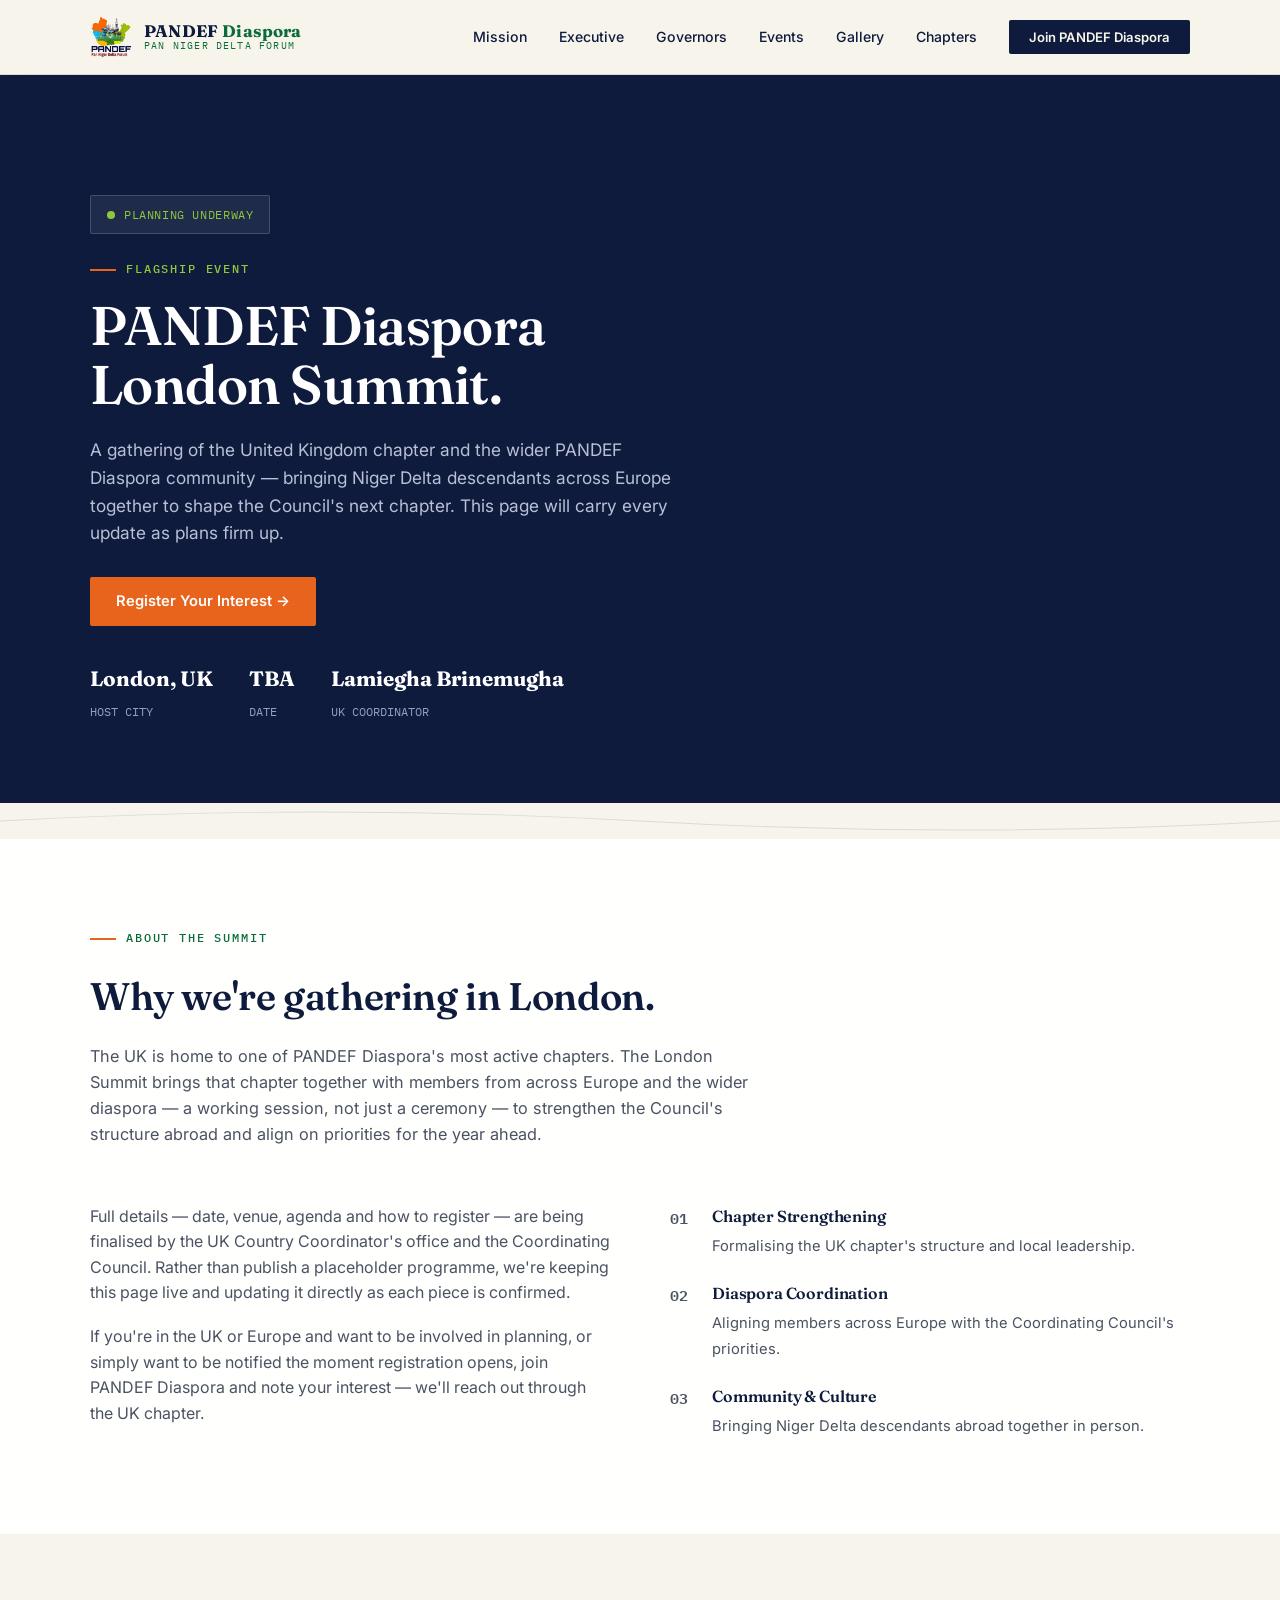
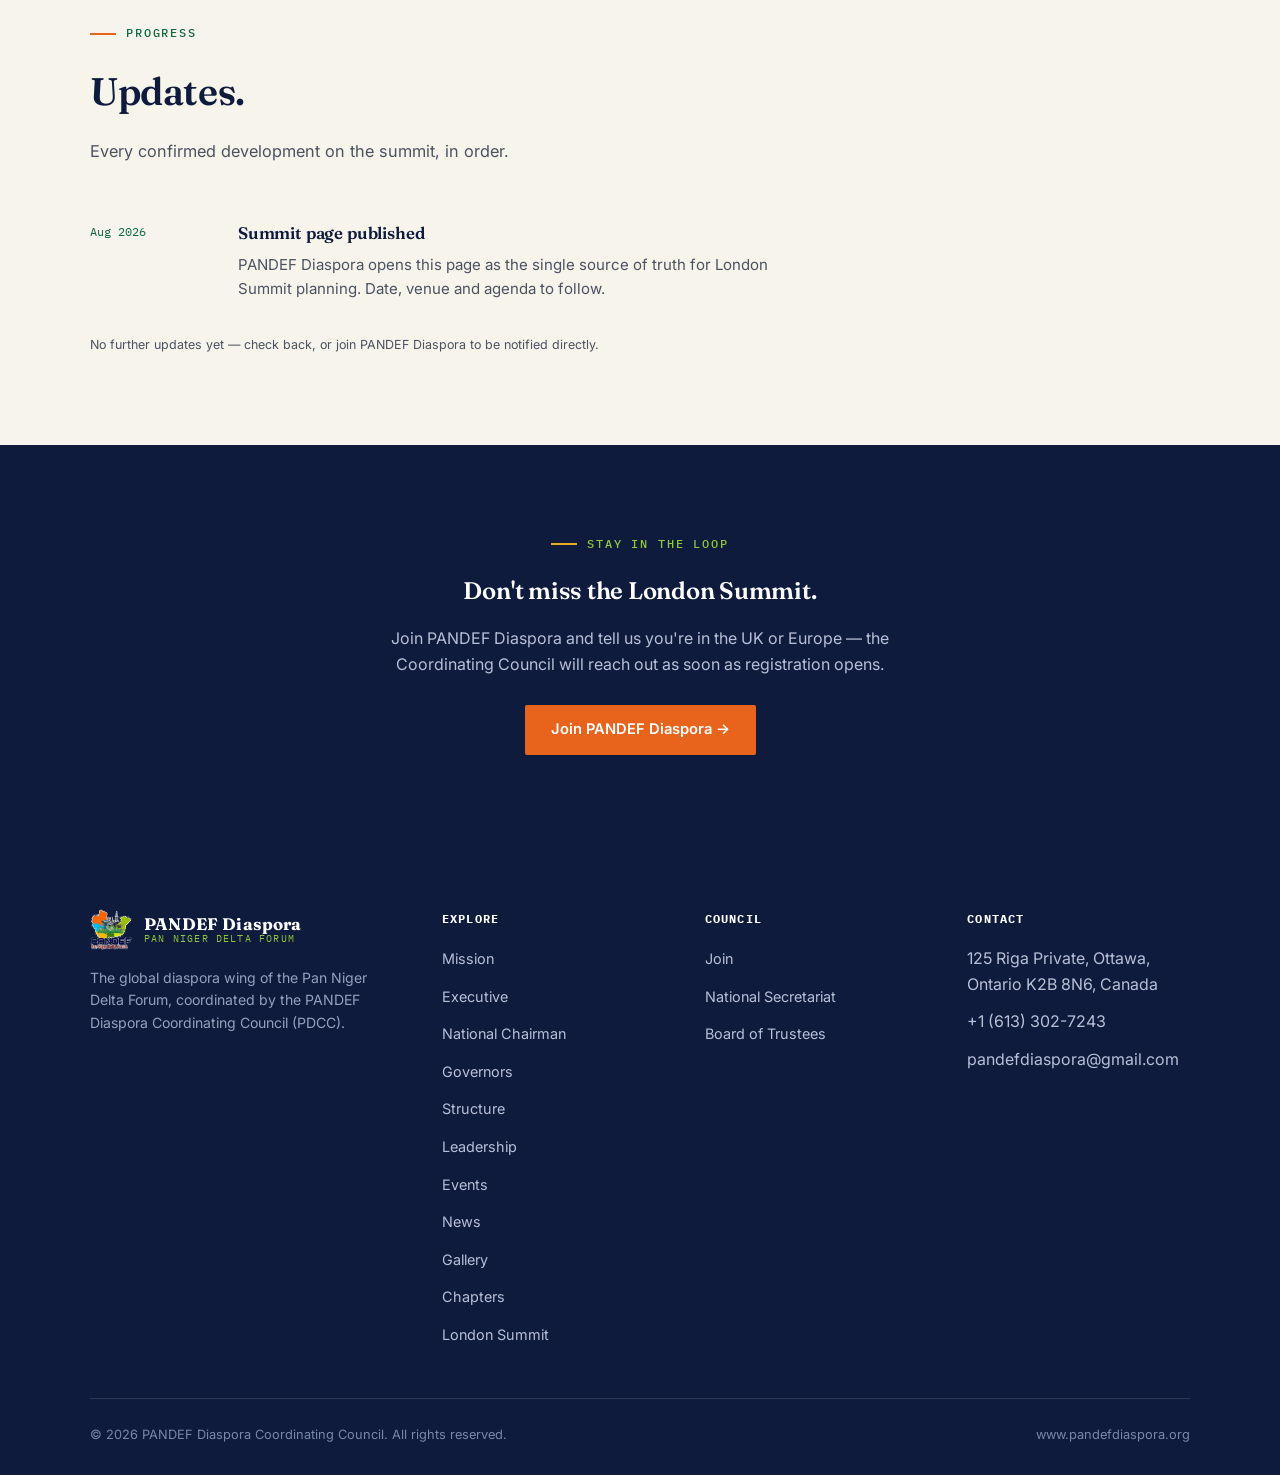
==== london-summit.html @ 4550c9d5 "Rework Join flow, reorder leadership sections, add State Governors section - Reorder homepage: Execu" ====
<!DOCTYPE html>
<html lang="en">
<head>
<meta charset="UTF-8">
<meta name="viewport" content="width=device-width, initial-scale=1.0">
<title>PANDEF Diaspora London Summit — PANDEF Diaspora</title>
<link rel="icon" type="image/png" sizes="32x32" href="assets/favicon-32.png">
<link rel="apple-touch-icon" sizes="180x180" href="assets/favicon-180.png">
<link rel="preconnect" href="https://fonts.googleapis.com">
<link rel="preconnect" href="https://fonts.gstatic.com" crossorigin>
<link href="https://fonts.googleapis.com/css2?family=Fraunces:opsz,wght@9..144,400;9..144,500;9..144,600;9..144,700&family=Inter:wght@400;500;600;700;800&family=IBM+Plex+Mono:wght@400;500&display=swap" rel="stylesheet">
<link rel="stylesheet" href="assets/style.css">
</head>
<body>
<header>
<div class="navrow">
<div class="brand">
<img class="brand-mark" src="assets/pandef-logo.png" alt="PANDEF Diaspora logo">
<div class="brand-text">
<div class="pandef">PANDEF <span style="color:var(--forest)">Diaspora</span></div>
<div class="diaspora">Pan Niger Delta Forum</div>
</div>
</div>
<nav>
<ul>
<li><a href="index.html#mission">Mission</a></li>
<li><a href="index.html#executive">Executive</a></li>
<li><a href="index.html#governors">Governors</a></li>
<li><a href="index.html#events">Events</a></li>
<li><a href="index.html#gallery">Gallery</a></li>
<li><a href="index.html#chapters">Chapters</a></li>
<li><a href="index.html#involve" class="nav-cta">Join PANDEF Diaspora</a></li>
</ul>
</nav>
</div>
</header>

<section class="summit-hero">
<div class="wrap">
<div class="summit-status">Planning Underway</div>
<div class="eyebrow" style="color:var(--lime);">Flagship Event</div>
<h1>PANDEF Diaspora<br>London Summit.</h1>
<p class="lead">A gathering of the United Kingdom chapter and the wider PANDEF Diaspora community — bringing Niger Delta descendants across Europe together to shape the Council's next chapter. This page will carry every update as plans firm up.</p>
<a href="index.html#involve" class="btn btn-primary">Register Your Interest →</a>
<div class="summit-meta">
<div><strong>London, UK</strong><span>HOST CITY</span></div>
<div><strong>TBA</strong><span>DATE</span></div>
<div><strong>Lamiegha Brinemugha</strong><span>UK COORDINATOR</span></div>
</div>
</div>
</section>

<svg class="river" viewBox="0 0 1200 40" preserveAspectRatio="none"><path d="M0 20 Q 300 0 600 20 T 1200 20" fill="none" stroke="var(--line)" stroke-width="1"/></svg>

<section class="band-paper" id="about">
<div class="wrap">
<div class="section-head reveal">
<div class="eyebrow">About The Summit</div>
<h2>Why we're gathering in London.</h2>
<p>The UK is home to one of PANDEF Diaspora's most active chapters. The London Summit brings that chapter together with members from across Europe and the wider diaspora — a working session, not just a ceremony — to strengthen the Council's structure abroad and align on priorities for the year ahead.</p>
</div>
<div class="about-grid">
<div class="reveal">
<p>Full details — date, venue, agenda and how to register — are being finalised by the UK Country Coordinator's office and the Coordinating Council. Rather than publish a placeholder programme, we're keeping this page live and updating it directly as each piece is confirmed.</p>
<p>If you're in the UK or Europe and want to be involved in planning, or simply want to be notified the moment registration opens, join PANDEF Diaspora and note your interest — we'll reach out through the UK chapter.</p>
</div>
<ul class="pillar-list reveal">
<li><span class="pillar-num">01</span><div><h4>Chapter Strengthening</h4><span>Formalising the UK chapter's structure and local leadership.</span></div></li>
<li><span class="pillar-num">02</span><div><h4>Diaspora Coordination</h4><span>Aligning members across Europe with the Coordinating Council's priorities.</span></div></li>
<li><span class="pillar-num">03</span><div><h4>Community &amp; Culture</h4><span>Bringing Niger Delta descendants abroad together in person.</span></div></li>
</ul>
</div>
</div>
</section>

<section class="band-cream" id="updates">
<div class="wrap">
<div class="section-head reveal">
<div class="eyebrow">Progress</div>
<h2>Updates.</h2>
<p>Every confirmed development on the summit, in order.</p>
</div>
<ol class="timeline reveal">
<li>
<span class="timeline-date">Aug 2026</span>
<div><h4>Summit page published</h4><p>PANDEF Diaspora opens this page as the single source of truth for London Summit planning. Date, venue and agenda to follow.</p></div>
</li>
</ol>
<p class="form-note" style="margin-top:8px;">No further updates yet — check back, or join PANDEF Diaspora to be notified directly.</p>
</div>
</section>

<section class="band-navy" id="involve-summit">
<div class="wrap" style="text-align:center; max-width:640px; margin:0 auto;">
<div class="eyebrow" style="justify-content:center;">Stay In The Loop</div>
<h2 style="color:#fff;">Don't miss the London Summit.</h2>
<p style="color:#B9C0D6; margin-top:16px;">Join PANDEF Diaspora and tell us you're in the UK or Europe — the Coordinating Council will reach out as soon as registration opens.</p>
<a href="index.html#involve" class="btn btn-primary" style="margin-top:28px;">Join PANDEF Diaspora →</a>
</div>
</section>

<footer>
<div class="wrap">
<div class="footer-grid">
<div class="footer-brand">
<div class="brand" style="margin-bottom:4px;">
<img class="brand-mark" src="assets/pandef-logo.png" alt="PANDEF Diaspora logo">
<div class="brand-text">
<div class="pandef">PANDEF Diaspora</div>
<div class="diaspora" style="color:var(--lime)">Pan Niger Delta Forum</div>
</div>
</div>
<p>The global diaspora wing of the Pan Niger Delta Forum, coordinated by the PANDEF Diaspora Coordinating Council (PDCC).</p>
</div>
<div>
<h5>Explore</h5>
<ul>
<li><a href="index.html#mission">Mission</a></li>
<li><a href="index.html#executive">Executive</a></li>
<li><a href="index.html#chairman">National Chairman</a></li>
<li><a href="index.html#governors">Governors</a></li>
<li><a href="index.html#structure">Structure</a></li>
<li><a href="index.html#leadership">Leadership</a></li>
<li><a href="index.html#events">Events</a></li>
<li><a href="index.html#news">News</a></li>
<li><a href="index.html#gallery">Gallery</a></li>
<li><a href="index.html#chapters">Chapters</a></li>
<li><a href="london-summit.html">London Summit</a></li>
</ul>
</div>
<div>
<h5>Council</h5>
<ul>
<li><a href="index.html#involve">Join</a></li>
<li><a href="index.html#structure">National Secretariat</a></li>
<li><a href="index.html#structure">Board of Trustees</a></li>
</ul>
</div>
<div>
<h5>Contact</h5>
<ul>
<li>125 Riga Private, Ottawa, Ontario K2B 8N6, Canada</li>
<li>+1 (613) 302-7243</li>
<li>pandefdiaspora@gmail.com</li>
</ul>
</div>
</div>
<div class="footer-bottom">
<span>© 2026 PANDEF Diaspora Coordinating Council. All rights reserved.</span>
<span>www.pandefdiaspora.org</span>
</div>
</div>
</footer>

<script>
const revealEls = document.querySelectorAll('.reveal');
const io = new IntersectionObserver((entries)=>{
entries.forEach(e=>{ if(e.isIntersecting){ e.target.classList.add('in'); io.unobserve(e.target); } });
}, { threshold: 0.15 });
revealEls.forEach(el=>io.observe(el));
</script>
</body>
</html>
---- assets/style.css ----
:root{
--navy:#0E1B3D;
--forest:#0B6B3A;
--orange:#E8641D;
--blue:#1E9DBE;
--lime:#8FC93A;
--gold:#F0A81E;
--cream:#F7F4EC;
--paper:#FFFFFE;
--ink:#161B22;
--ink-soft:#4B5262;
--line: rgba(14,27,61,0.12);
--radius: 2px;
}
*{box-sizing:border-box; margin:0; padding:0;}
html{scroll-behavior:smooth;}
body{
background:var(--cream);
color:var(--ink);
font-family:'Inter', sans-serif;
line-height:1.6;
overflow-x:hidden;
}
::selection{ background:var(--gold); color:var(--navy); }
h1,h2,h3,h4{
font-family:'Fraunces', serif;
color:var(--navy);
font-weight:600;
letter-spacing:-0.01em;
}
.eyebrow{
font-family:'IBM Plex Mono', monospace;
font-size:0.72rem;
letter-spacing:0.16em;
text-transform:uppercase;
color:var(--forest);
display:flex;
align-items:center;
gap:10px;
margin-bottom:18px;
font-weight:500;
}
.eyebrow::before{
content:'';
width:26px; height:2px;
background:var(--orange);
display:inline-block;
}
.wrap{ max-width:1180px; margin:0 auto; padding:0 40px; }
a{ color:inherit; text-decoration:none; }
/* ---------- HEADER ---------- */
header{
position:sticky; top:0; z-index:100;
background:rgba(247,244,236,0.92);
backdrop-filter:blur(10px);
border-bottom:1px solid var(--line);
}
.navrow{
display:flex; align-items:center; justify-content:space-between;
padding:16px 40px;
max-width:1180px; margin:0 auto;
}
.brand{ display:flex; align-items:center; gap:12px; }
.brand-mark{
width:42px; height:42px; object-fit:contain; display:block; flex-shrink:0;
}
.brand-text{ line-height:1.1; }
.brand-text .pandef{
font-family:'Fraunces', serif; font-weight:700; font-size:1.05rem; color:var(--navy); letter-spacing:0.01em;
}
.brand-text .diaspora{
font-family:'IBM Plex Mono', monospace; font-size:0.62rem; letter-spacing:0.12em; color:var(--forest); text-transform:uppercase;
}
nav ul{ list-style:none; display:flex; gap:32px; }
nav a{ font-size:0.88rem; color:var(--navy); font-weight:500; position:relative; padding:4px 0;}
nav a::after{
content:''; position:absolute; left:0; bottom:0; width:0; height:1.5px; background:var(--orange);
transition:width .25s ease;
}
nav a:hover::after{ width:100%; }
.nav-cta{
background:var(--navy); color:var(--cream) !important; padding:9px 20px; border-radius:var(--radius);
font-size:0.82rem; font-weight:600;
}
.nav-cta::after{ display:none; }
.menu-btn{ display:none; background:none; border:none; cursor:pointer; }
@media (max-width: 880px){
nav ul{ display:none; }
.menu-btn{ display:block; }
}
/* ---------- HERO ---------- */
.hero{
position:relative;
padding:100px 0 80px;
overflow:hidden;
}
.hero-grid{
display:grid; grid-template-columns:1.05fr 0.95fr; gap:60px; align-items:center;
}
.hero h1{
font-size:clamp(2.4rem, 4.6vw, 3.7rem);
line-height:1.05;
margin-bottom:24px;
}
.hero h1 em{ font-style:italic; color:var(--orange); }
.hero p.lead{
font-size:1.08rem; color:var(--ink-soft); max-width:520px; margin-bottom:34px;
}
.hero-ctas{ display:flex; gap:16px; flex-wrap:wrap; margin-bottom:40px;}
.btn{
padding:13px 26px; border-radius:var(--radius); font-weight:600; font-size:0.92rem;
display:inline-flex; align-items:center; gap:8px; transition:transform .2s ease, box-shadow .2s ease;
}
.btn-primary{ background:var(--orange); color:#fff; }
.btn-primary:hover{ transform:translateY(-2px); box-shadow:0 10px 20px rgba(232,100,29,0.28);}
.btn-outline{ border:1.5px solid var(--navy); color:var(--navy); }
.btn-outline:hover{ background:var(--navy); color:#fff; }
.hero-stats{ display:flex; gap:40px; }
.hero-stats div strong{
display:block; font-family:'Fraunces', serif; font-size:1.9rem; color:var(--navy);
}
.hero-stats div span{ font-size:0.78rem; color:var(--ink-soft); font-family:'IBM Plex Mono', monospace; letter-spacing:0.03em;}
/* mosaic signature */
.mosaic-wrap{ position:relative; }
.mosaic-caption{
position:absolute; bottom:-38px; left:0; right:0; text-align:center;
font-family:'IBM Plex Mono', monospace; font-size:0.7rem; color:var(--ink-soft); letter-spacing:0.08em;
}
.mosaic-piece{ cursor:pointer; transition: transform .35s ease, filter .35s ease; transform-origin:center; }
.mosaic-piece:hover{ transform:scale(1.045); filter:brightness(1.08); }
.mosaic-tooltip{
font-family:'IBM Plex Mono', monospace; font-size:11px; fill:var(--navy); opacity:0; transition:opacity .2s ease;
pointer-events:none;
}
.mosaic-piece:hover + .mosaic-tooltip,
.mosaic-group:hover .mosaic-tooltip{ opacity:1; }
/* ---------- SECTION DIVIDER (river line) ---------- */
.river{ width:100%; height:36px; display:block; }
section{ padding:90px 0; position:relative; }
.band-cream{ background:var(--cream); }
.band-paper{ background:var(--paper); }
.band-navy{ background:var(--navy); color:#EDEFF5; }
.band-navy h2{ color:#fff; }
.band-navy .eyebrow{ color:var(--lime); }
.band-navy .eyebrow::before{ background:var(--gold); }
.section-head{ max-width:680px; margin-bottom:56px; }
.section-head h2{ font-size:clamp(1.8rem, 3vw, 2.5rem); }
.section-head p{ color:var(--ink-soft); margin-top:16px; font-size:1.02rem; }
.band-navy .section-head p{ color:#B9C0D6; }
/* ---------- ABOUT ---------- */
.about-grid{ display:grid; grid-template-columns:1fr 1fr; gap:60px; align-items:start; }
.about-grid p{ color:var(--ink-soft); margin-bottom:18px; }
.pillar-list{ list-style:none; display:flex; flex-direction:column; gap:22px; }
.pillar-list li{ display:flex; gap:16px; align-items:flex-start; }
.pillar-num{
font-family:'IBM Plex Mono', monospace; font-size:0.78rem; color:var(--orange); font-weight:600; padding-top:3px; flex-shrink:0; width:26px;
}
.pillar-list h4{ font-size:1rem; margin-bottom:4px; }
.pillar-list span{ color:var(--ink-soft); font-size:0.92rem; }
/* ---------- LEADERSHIP ---------- */
.leadership-list{ list-style:none; display:flex; flex-direction:column; max-width:680px; }
.leadership-list li{
display:flex; gap:24px; align-items:flex-start; padding:24px 0; border-bottom:1px solid var(--line);
}
.leadership-list li:first-child{ padding-top:0; }
.leadership-list li:last-child{ border-bottom:none; }
.leadership-num{
font-family:'Fraunces', serif; font-size:1.6rem; font-weight:600; color:var(--orange); flex-shrink:0; width:44px;
}
.leadership-list h4{ font-size:1.05rem; margin-bottom:6px; }
.leadership-list span{ color:var(--ink-soft); font-size:0.94rem; }
/* ---------- GOVERNORS ---------- */
.governors-grid{ display:grid; grid-template-columns:repeat(3, 1fr); gap:36px 28px; }
.governor-card{ text-align:center; }
.governor-photo{
width:116px; height:116px; border-radius:50%; overflow:hidden; margin:0 auto 18px;
background:var(--line); box-shadow:0 0 0 1px var(--line);
}
.governor-photo img{ width:100%; height:100%; object-fit:cover; display:block; }
.governor-card h4{ font-size:1.05rem; margin-bottom:4px; }
.governor-card span{ font-size:0.82rem; color:var(--ink-soft); font-family:'IBM Plex Mono', monospace; }
@media (max-width: 780px){ .governors-grid{ grid-template-columns:repeat(2,1fr); } }
@media (max-width: 520px){ .governors-grid{ grid-template-columns:1fr; } }
/* ---------- CHAIRMAN ---------- */
.chairman-spotlight{ display:flex; gap:44px; align-items:center; }
.chairman-photo{
width:168px; height:168px; border-radius:50%; overflow:hidden; flex-shrink:0;
box-shadow:0 0 0 6px rgba(255,255,255,0.06);
}
.chairman-photo img{ width:100%; height:100%; object-fit:cover; display:block; }
.chairman-spotlight h3{ color:#fff; font-size:1.5rem; margin-bottom:4px; }
.chairman-spotlight p{ color:#B9C0D6; margin-top:0; max-width:560px; }
@media (max-width: 640px){ .chairman-spotlight{ flex-direction:column; text-align:center; } }
/* ---------- STRUCTURE ---------- */
.structure-grid{ display:grid; grid-template-columns:repeat(3, 1fr); gap:28px; }
.structure-card{
border:1px solid var(--line); padding:32px 28px; background:var(--cream); border-radius:var(--radius);
}
.structure-card .eyebrow{ margin-bottom:14px; }
.structure-card h3{ font-size:1.2rem; margin-bottom:10px; }
.structure-card p{ color:var(--ink-soft); font-size:0.94rem; }
@media (max-width: 880px){ .structure-grid{ grid-template-columns:1fr; } }
/* ---------- EVENTS ---------- */
.events-grid{ display:grid; grid-template-columns:1.4fr 1fr; gap:28px; }
.event-card{
border:1px solid var(--line); padding:36px 32px; border-radius:var(--radius); background:var(--paper);
}
.event-card--featured{ background:var(--navy); border-color:var(--navy); color:#fff; }
.event-card--featured h3{ color:#fff; }
.event-card--featured p{ color:#B9C0D6; }
.event-card h3{ font-size:1.3rem; margin-bottom:8px; }
.event-card p{ color:var(--ink-soft); font-size:0.94rem; margin-top:12px; }
.event-tag{
display:inline-block; font-family:'IBM Plex Mono', monospace; font-size:0.7rem; letter-spacing:0.08em;
text-transform:uppercase; background:var(--orange); color:#fff; padding:5px 12px; border-radius:var(--radius); margin-bottom:16px;
}
.event-tag--muted{ background:var(--line); color:var(--ink-soft); }
.event-meta{ display:block; font-family:'IBM Plex Mono', monospace; font-size:0.8rem; color:var(--ink-soft); margin-bottom:4px; }
.event-card--featured .event-meta{ color:var(--lime); }
@media (max-width: 780px){ .events-grid{ grid-template-columns:1fr; } }
/* ---------- NEWS ---------- */
.news-grid{ display:grid; grid-template-columns:repeat(3, 1fr); gap:28px; }
.news-card{ border:1px solid var(--line); padding:26px; border-radius:var(--radius); background:var(--cream); }
.news-date{
font-family:'IBM Plex Mono', monospace; font-size:0.72rem; letter-spacing:0.06em; text-transform:uppercase; color:var(--forest);
}
.news-card h4{ margin-top:12px; font-size:1rem; font-weight:500; color:var(--navy); line-height:1.4; }
@media (max-width: 880px){ .news-grid{ grid-template-columns:1fr; } }
/* ---------- GALLERY ---------- */
.gallery-grid{ display:grid; grid-template-columns:repeat(3, 1fr); gap:3px; background:var(--line); border:1px solid var(--line); }
.gallery-item{
aspect-ratio:1; background:var(--paper); display:flex; align-items:center; justify-content:center; color:var(--ink-soft); opacity:0.5;
}
@media (max-width: 780px){ .gallery-grid{ grid-template-columns:repeat(2,1fr); } }
/* ---------- CHAPTERS / MAP ---------- */
.chapters-wrap{ display:grid; grid-template-columns:1fr 1fr; gap:60px; align-items:center; }
.chapter-list{ list-style:none; display:flex; flex-direction:column; gap:0; }
.chapter-list li{
display:flex; justify-content:space-between; padding:18px 0; border-bottom:1px solid rgba(255,255,255,0.14);
font-size:0.95rem;
}
.chapter-list li span:last-child{ color:var(--lime); font-family:'IBM Plex Mono', monospace; font-size:0.82rem; }
/* ---------- INVOLVED / FORM ---------- */
.involve-grid{ display:grid; grid-template-columns:1fr 1fr; gap:60px; }
.form-card{
background:var(--paper); border:1px solid var(--line); padding:40px; border-radius:var(--radius);
}
.form-card label{ display:block; font-size:0.8rem; font-family:'IBM Plex Mono', monospace; letter-spacing:0.04em; color:var(--navy); margin-bottom:8px; }
.form-row{ margin-bottom:22px; }
.form-card input, .form-card select, .form-card textarea{
width:100%; padding:12px 14px; border:1px solid var(--line); border-radius:var(--radius);
font-family:'Inter', sans-serif; font-size:0.94rem; background:var(--cream); resize:vertical;
}
.form-card input:focus, .form-card select:focus, .form-card textarea:focus{ outline:2px solid var(--orange); outline-offset:1px; }
.form-two{ display:grid; grid-template-columns:1fr 1fr; gap:18px; }
.btn-submit{
width:100%; background:var(--forest); color:#fff; border:none; padding:14px; border-radius:var(--radius);
font-weight:600; font-size:0.95rem; cursor:pointer; transition:background .2s ease;
}
.btn-submit:hover{ background:#08532c; }
.form-note{ font-size:0.78rem; color:var(--ink-soft); margin-top:14px; }
/* ---------- FOOTER ---------- */
footer{ background:var(--navy); color:#B9C0D6; padding:64px 0 30px; }
.footer-grid{ display:grid; grid-template-columns:1.4fr 1fr 1fr 1fr; gap:40px; margin-bottom:50px; }
.footer-brand .brand-text .pandef{ color:#fff; }
.footer-brand p{ margin-top:16px; font-size:0.88rem; max-width:280px; color:#96A0BE; }
footer h5{ color:#fff; font-family:'IBM Plex Mono', monospace; font-size:0.75rem; letter-spacing:0.1em; text-transform:uppercase; margin-bottom:18px; }
footer ul{ list-style:none; display:flex; flex-direction:column; gap:12px; }
footer ul a{ font-size:0.9rem; color:#B9C0D6; }
footer ul a:hover{ color:var(--gold); }
.footer-bottom{
border-top:1px solid rgba(255,255,255,0.12); padding-top:26px; display:flex; justify-content:space-between;
font-size:0.8rem; color:#7B87AA; flex-wrap:wrap; gap:12px;
}
@media (max-width: 880px){ .footer-grid{ grid-template-columns:1fr 1fr; } .about-grid, .chapters-wrap, .involve-grid{ grid-template-columns:1fr; } .hero-grid{ grid-template-columns:1fr; } }
.reveal{ opacity:0; transform:translateY(18px); transition:opacity .7s ease, transform .7s ease; }
.reveal.in{ opacity:1; transform:translateY(0); }
@media (prefers-reduced-motion: reduce){
.reveal{ opacity:1; transform:none; transition:none; }
.mosaic-piece{ transition:none; }
}
/* ---------- SUMMIT PAGE ---------- */
.summit-hero{ background:var(--navy); color:#EDEFF5; padding:120px 0 80px; }
.summit-hero h1{ color:#fff; font-size:clamp(2.2rem, 4.4vw, 3.4rem); line-height:1.08; margin-bottom:22px; }
.summit-hero .lead{ color:#B9C0D6; font-size:1.08rem; max-width:600px; margin-bottom:30px; }
.summit-status{
display:inline-flex; align-items:center; gap:9px; background:rgba(255,255,255,0.07); border:1px solid rgba(255,255,255,0.16);
padding:9px 16px; border-radius:var(--radius); font-family:'IBM Plex Mono', monospace; font-size:0.76rem; letter-spacing:0.05em;
text-transform:uppercase; color:var(--lime); margin-bottom:26px;
}
.summit-status::before{ content:''; width:8px; height:8px; border-radius:50%; background:var(--lime); display:inline-block; flex-shrink:0; }
.summit-meta{ display:flex; gap:36px; flex-wrap:wrap; margin-top:36px; }
.summit-meta div strong{ display:block; font-family:'Fraunces', serif; font-size:1.3rem; color:#fff; margin-bottom:2px; }
.summit-meta div span{ font-size:0.78rem; color:#96A0BE; font-family:'IBM Plex Mono', monospace; }
.timeline{ list-style:none; display:flex; flex-direction:column; max-width:700px; }
.timeline li{ display:flex; gap:28px; padding:26px 0; border-bottom:1px solid var(--line); }
.timeline li:first-child{ padding-top:0; }
.timeline li:last-child{ border-bottom:none; }
.timeline-date{
font-family:'IBM Plex Mono', monospace; font-size:0.78rem; color:var(--forest); flex-shrink:0; width:120px; padding-top:2px;
}
.timeline h4{ font-size:1.05rem; margin-bottom:6px; }
.timeline p{ color:var(--ink-soft); font-size:0.94rem; }
@media (max-width: 620px){ .timeline li{ flex-direction:column; gap:8px; } .timeline-date{ width:auto; } }
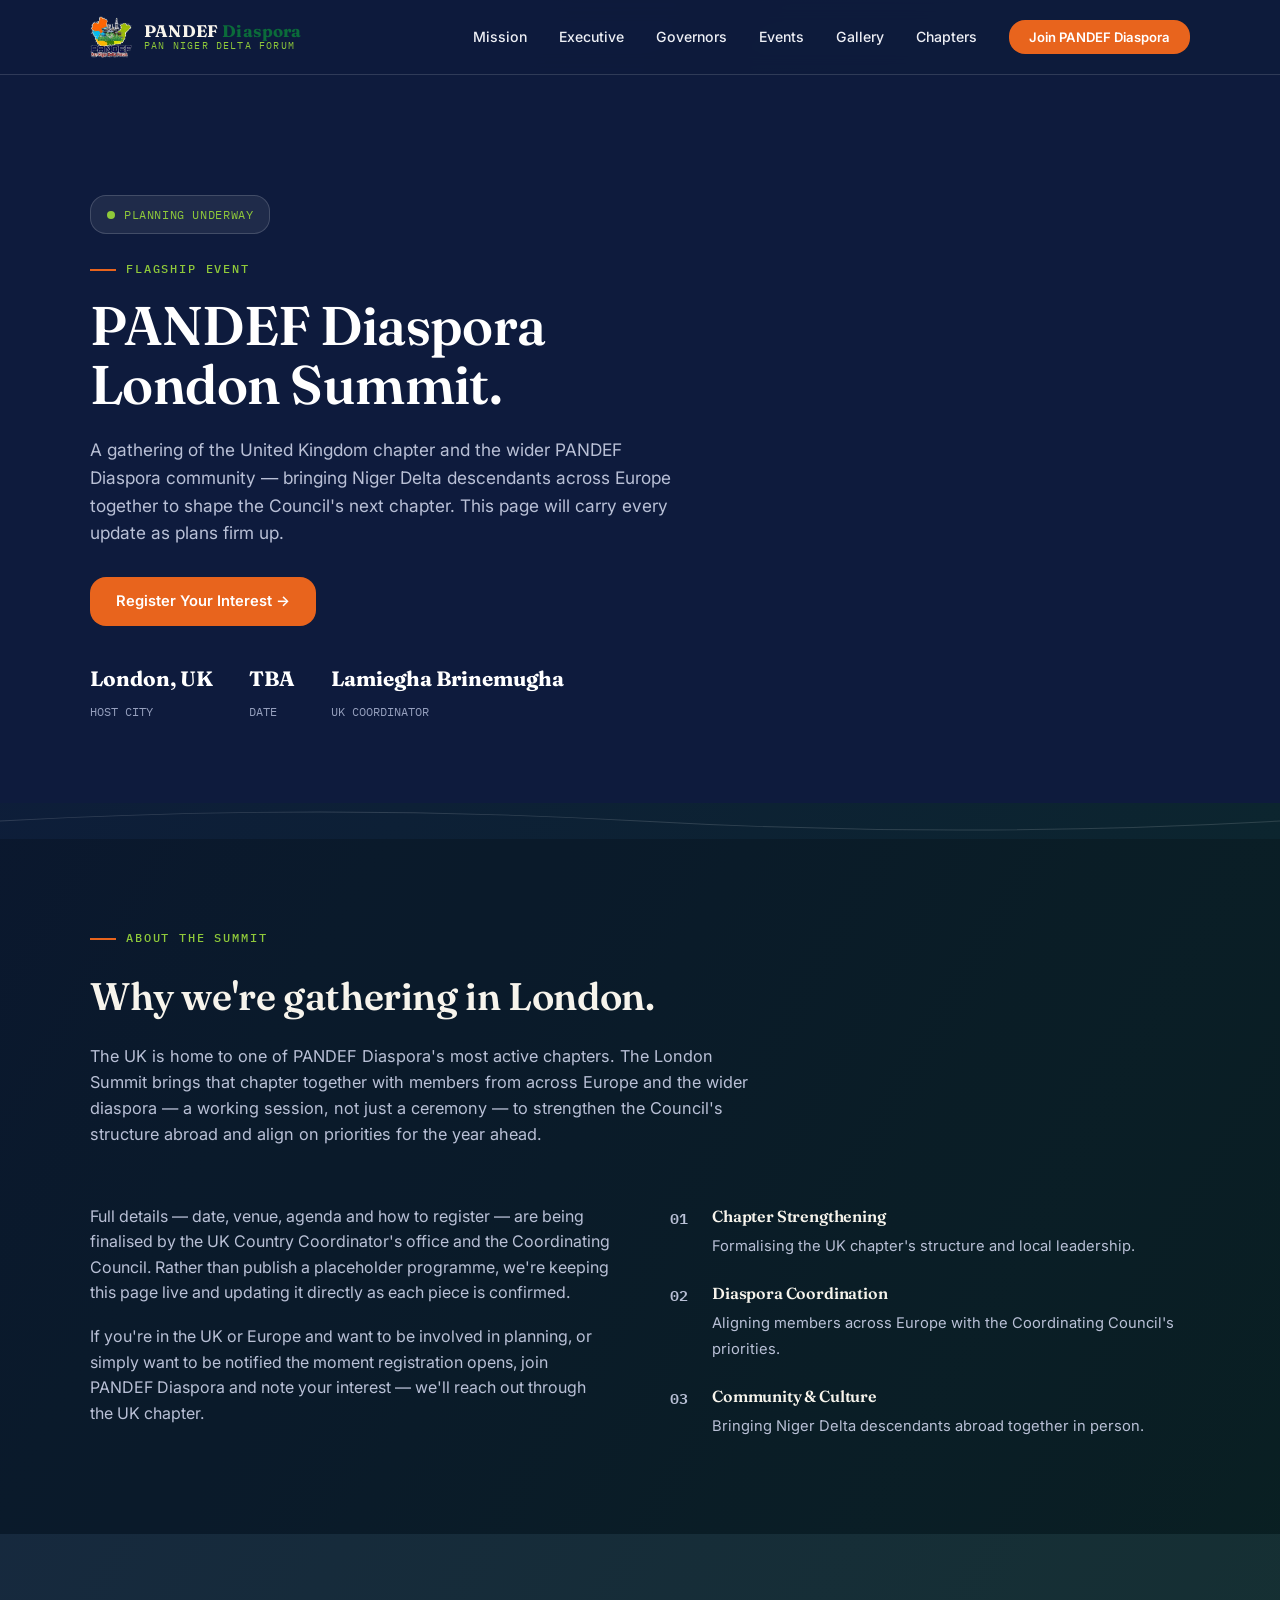
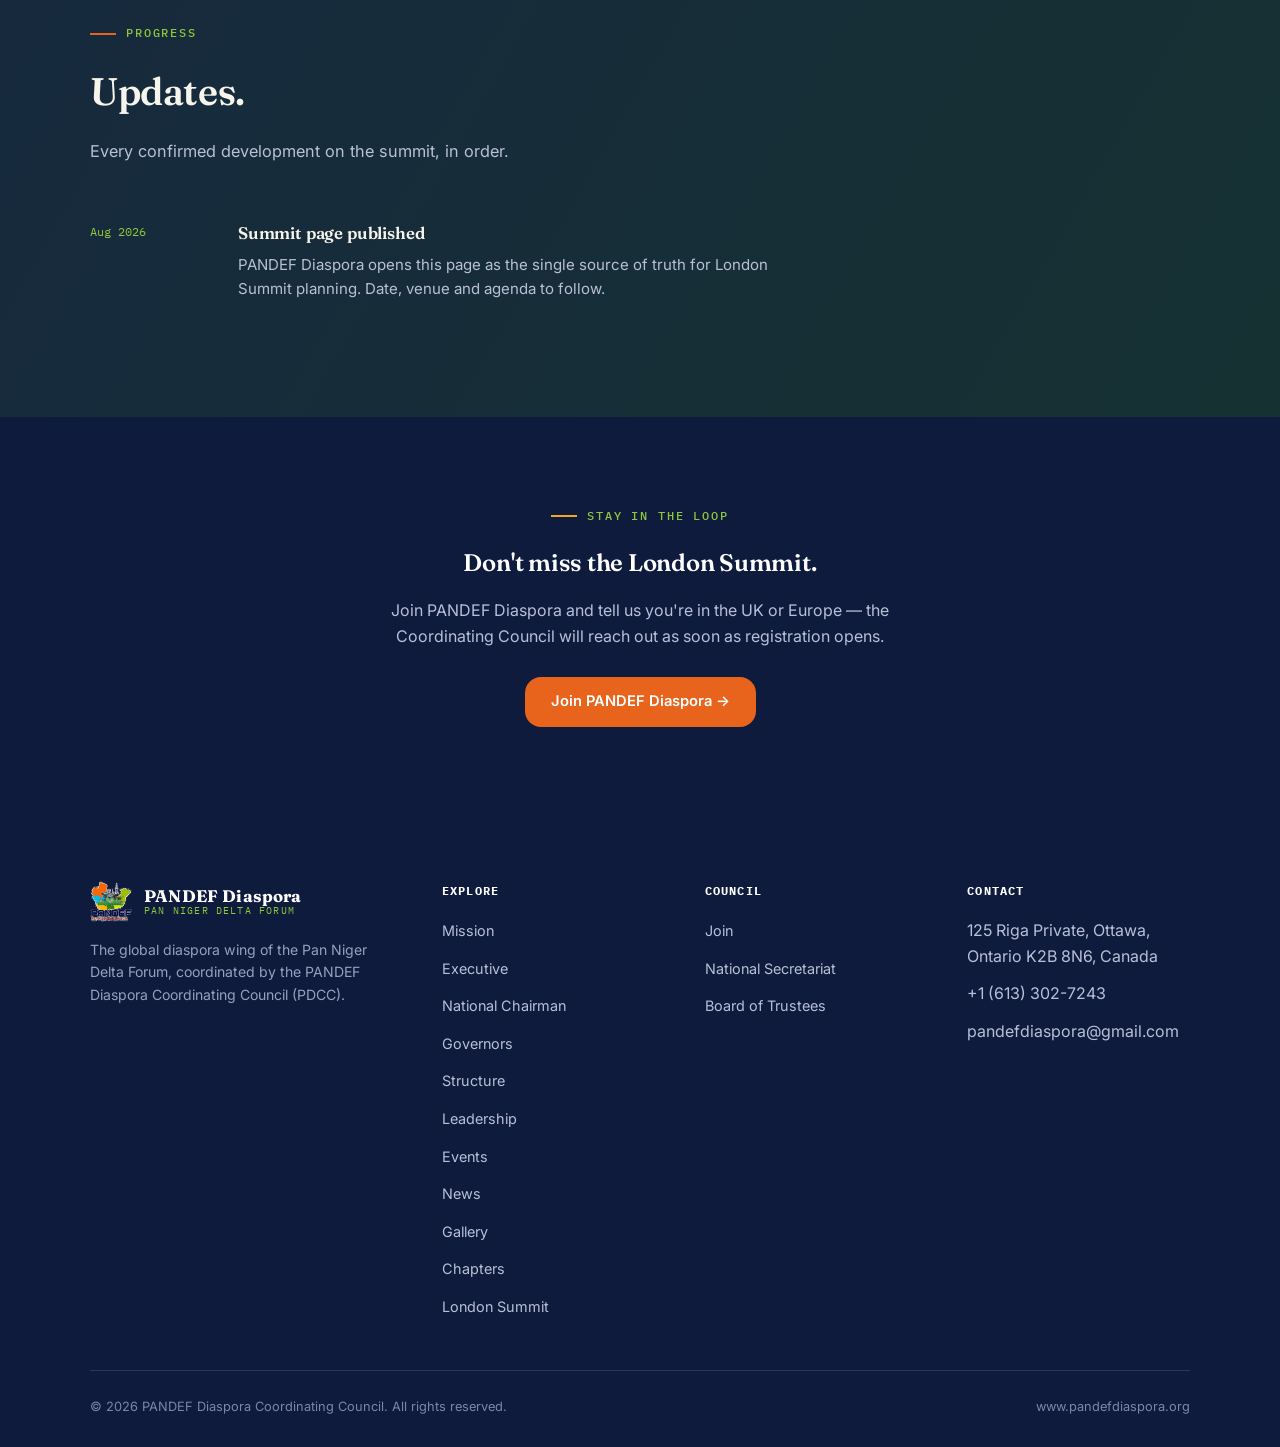
==== commit 18e746d1: "Remove internal caveat/disclaimer notes from public-facing pages Removed the trailing "please confir" ====
--- a/london-summit.html
+++ b/london-summit.html
@@ -86,7 +86,6 @@
 <div><h4>Summit page published</h4><p>PANDEF Diaspora opens this page as the single source of truth for London Summit planning. Date, venue and agenda to follow.</p></div>
 </li>
 </ol>
-<p class="form-note" style="margin-top:8px;">No further updates yet — check back, or join PANDEF Diaspora to be notified directly.</p>
 </div>
 </section>
 
--- a/assets/style.css
+++ b/assets/style.css
@@ -5,26 +5,36 @@
 --blue:#1E9DBE;
 --lime:#8FC93A;
 --gold:#F0A81E;
---cream:#F7F4EC;
---paper:#FFFFFE;
---ink:#161B22;
---ink-soft:#4B5262;
---line: rgba(14,27,61,0.12);
---radius: 2px;
+--heading:#F7F4EC;
+--surface-a:#12331F;
+--surface-b:#101B36;
+--wash-light: rgba(255,255,255,0.04);
+--wash-dark: rgba(0,0,0,0.2);
+--ink:#EDEFF5;
+--ink-soft:#B9C0D6;
+--line: rgba(255,255,255,0.14);
+--radius: 16px;
 }
 *{box-sizing:border-box; margin:0; padding:0;}
 html{scroll-behavior:smooth;}
 body{
-background:var(--cream);
+background:linear-gradient(120deg, #0E1B3D 0%, #0A2E22 50%, #0E1B3D 100%);
+background-size:220% 220%;
+animation:bgFlow 26s ease-in-out infinite;
 color:var(--ink);
 font-family:'Inter', sans-serif;
 line-height:1.6;
 overflow-x:hidden;
 }
+@keyframes bgFlow{
+0%{ background-position:0% 30%; }
+50%{ background-position:100% 70%; }
+100%{ background-position:0% 30%; }
+}
 ::selection{ background:var(--gold); color:var(--navy); }
 h1,h2,h3,h4{
 font-family:'Fraunces', serif;
-color:var(--navy);
+color:var(--heading);
 font-weight:600;
 letter-spacing:-0.01em;
 }
@@ -33,7 +43,7 @@
 font-size:0.72rem;
 letter-spacing:0.16em;
 text-transform:uppercase;
-color:var(--forest);
+color:var(--lime);
 display:flex;
 align-items:center;
 gap:10px;
@@ -48,10 +58,22 @@
 }
 .wrap{ max-width:1180px; margin:0 auto; padding:0 40px; }
 a{ color:inherit; text-decoration:none; }
+/* ---------- UTILITY BAR ---------- */
+.utility-bar{ background:var(--navy); color:#B9C0D6; }
+.utility-bar-inner{
+display:flex; align-items:center; justify-content:flex-end; gap:14px;
+padding:8px 40px; font-size:0.78rem; font-family:'IBM Plex Mono', monospace;
+}
+.utility-bar-inner a{ color:#B9C0D6; transition:color .2s ease; }
+.utility-bar-inner a:hover{ color:var(--gold); }
+.utility-sep{ color:rgba(185,192,214,0.4); }
+@media (max-width:620px){
+.utility-bar-inner{ justify-content:center; flex-wrap:wrap; gap:8px 12px; padding:8px 20px; }
+}
 /* ---------- HEADER ---------- */
 header{
 position:sticky; top:0; z-index:100;
-background:rgba(247,244,236,0.92);
+background:rgba(14,27,61,0.88);
 backdrop-filter:blur(10px);
 border-bottom:1px solid var(--line);
 }
@@ -66,20 +88,20 @@
 }
 .brand-text{ line-height:1.1; }
 .brand-text .pandef{
-font-family:'Fraunces', serif; font-weight:700; font-size:1.05rem; color:var(--navy); letter-spacing:0.01em;
+font-family:'Fraunces', serif; font-weight:700; font-size:1.05rem; color:var(--heading); letter-spacing:0.01em;
 }
 .brand-text .diaspora{
-font-family:'IBM Plex Mono', monospace; font-size:0.62rem; letter-spacing:0.12em; color:var(--forest); text-transform:uppercase;
+font-family:'IBM Plex Mono', monospace; font-size:0.62rem; letter-spacing:0.12em; color:var(--lime); text-transform:uppercase;
 }
 nav ul{ list-style:none; display:flex; gap:32px; }
-nav a{ font-size:0.88rem; color:var(--navy); font-weight:500; position:relative; padding:4px 0;}
+nav a{ font-size:0.88rem; color:var(--ink); font-weight:500; position:relative; padding:4px 0;}
 nav a::after{
 content:''; position:absolute; left:0; bottom:0; width:0; height:1.5px; background:var(--orange);
 transition:width .25s ease;
 }
 nav a:hover::after{ width:100%; }
 .nav-cta{
-background:var(--navy); color:var(--cream) !important; padding:9px 20px; border-radius:var(--radius);
+background:var(--orange); color:#fff !important; padding:9px 20px; border-radius:var(--radius);
 font-size:0.82rem; font-weight:600;
 }
 .nav-cta::after{ display:none; }
@@ -91,54 +113,77 @@
 /* ---------- HERO ---------- */
 .hero{
 position:relative;
-padding:100px 0 80px;
-overflow:hidden;
-}
-.hero-grid{
-display:grid; grid-template-columns:1.05fr 0.95fr; gap:60px; align-items:center;
-}
+min-height:min(88vh, 800px);
+display:flex;
+align-items:flex-end;
+color:#fff;
+}
+.hero-slides{ position:absolute; inset:0; z-index:0; }
+.hero-slide{
+position:absolute; inset:0;
+background-size:cover; background-position:center;
+opacity:0;
+animation:heroFade 24s infinite;
+}
+.hero-slide:nth-child(1){ animation-delay:0s; }
+.hero-slide:nth-child(2){ animation-delay:6s; }
+.hero-slide:nth-child(3){ animation-delay:12s; }
+.hero-slide:nth-child(4){ animation-delay:18s; }
+@keyframes heroFade{
+0%{ opacity:0; }
+3%{ opacity:1; }
+22%{ opacity:1; }
+26%{ opacity:0; }
+100%{ opacity:0; }
+}
+.hero-overlay{
+position:absolute; inset:0; z-index:1;
+background:linear-gradient(180deg, rgba(14,27,61,0.35) 0%, rgba(14,27,61,0.55) 45%, rgba(9,16,38,0.88) 100%);
+}
+.hero-content{ position:relative; z-index:2; padding:64px 40px 56px; width:100%; }
+.hero .eyebrow{ color:var(--lime); }
+.hero .eyebrow::before{ background:var(--gold); }
 .hero h1{
-font-size:clamp(2.4rem, 4.6vw, 3.7rem);
-line-height:1.05;
-margin-bottom:24px;
-}
-.hero h1 em{ font-style:italic; color:var(--orange); }
-.hero p.lead{
-font-size:1.08rem; color:var(--ink-soft); max-width:520px; margin-bottom:34px;
-}
-.hero-ctas{ display:flex; gap:16px; flex-wrap:wrap; margin-bottom:40px;}
+font-size:clamp(2.6rem, 5.2vw, 4.2rem);
+line-height:1.03;
+font-weight:700;
+margin-bottom:22px;
+color:#fff;
+text-wrap:balance;
+}
+.hero h1 em{ font-style:italic; color:var(--gold); }
+.hero-lead-box{
+background:rgba(14,27,61,0.55);
+backdrop-filter:blur(4px);
+border-left:3px solid var(--orange);
+padding:16px 20px;
+max-width:540px;
+margin-bottom:28px;
+}
+.hero p.lead{ font-size:1.05rem; color:#EDEFF5; }
+.hero-ctas{ display:flex; gap:16px; flex-wrap:wrap; margin-bottom:44px;}
 .btn{
 padding:13px 26px; border-radius:var(--radius); font-weight:600; font-size:0.92rem;
 display:inline-flex; align-items:center; gap:8px; transition:transform .2s ease, box-shadow .2s ease;
 }
 .btn-primary{ background:var(--orange); color:#fff; }
 .btn-primary:hover{ transform:translateY(-2px); box-shadow:0 10px 20px rgba(232,100,29,0.28);}
-.btn-outline{ border:1.5px solid var(--navy); color:var(--navy); }
-.btn-outline:hover{ background:var(--navy); color:#fff; }
-.hero-stats{ display:flex; gap:40px; }
+.btn-outline-light{ border:1.5px solid #fff; color:#fff; }
+.btn-outline-light:hover{ background:#fff; color:var(--navy); transform:translateY(-2px); }
+.hero-stats{ display:flex; gap:40px; flex-wrap:wrap; }
 .hero-stats div strong{
-display:block; font-family:'Fraunces', serif; font-size:1.9rem; color:var(--navy);
-}
-.hero-stats div span{ font-size:0.78rem; color:var(--ink-soft); font-family:'IBM Plex Mono', monospace; letter-spacing:0.03em;}
-/* mosaic signature */
-.mosaic-wrap{ position:relative; }
-.mosaic-caption{
-position:absolute; bottom:-38px; left:0; right:0; text-align:center;
-font-family:'IBM Plex Mono', monospace; font-size:0.7rem; color:var(--ink-soft); letter-spacing:0.08em;
-}
-.mosaic-piece{ cursor:pointer; transition: transform .35s ease, filter .35s ease; transform-origin:center; }
-.mosaic-piece:hover{ transform:scale(1.045); filter:brightness(1.08); }
-.mosaic-tooltip{
-font-family:'IBM Plex Mono', monospace; font-size:11px; fill:var(--navy); opacity:0; transition:opacity .2s ease;
-pointer-events:none;
-}
-.mosaic-piece:hover + .mosaic-tooltip,
-.mosaic-group:hover .mosaic-tooltip{ opacity:1; }
+display:block; font-family:'Fraunces', serif; font-size:1.9rem; color:#fff;
+}
+.hero-stats div span{ font-size:0.78rem; color:#B9C0D6; font-family:'IBM Plex Mono', monospace; letter-spacing:0.03em;}
+@media (max-width:620px){
+.hero{ min-height:560px; }
+.hero-content{ padding:48px 20px 40px; }
+}
 /* ---------- SECTION DIVIDER (river line) ---------- */
 .river{ width:100%; height:36px; display:block; }
 section{ padding:90px 0; position:relative; }
-.band-cream{ background:var(--cream); }
-.band-paper{ background:var(--paper); }
+.band-cream{ background:var(--wash-light); }
+.band-paper{ background:var(--wash-dark); }
 .band-navy{ background:var(--navy); color:#EDEFF5; }
 .band-navy h2{ color:#fff; }
 .band-navy .eyebrow{ color:var(--lime); }
@@ -194,7 +239,7 @@
 /* ---------- STRUCTURE ---------- */
 .structure-grid{ display:grid; grid-template-columns:repeat(3, 1fr); gap:28px; }
 .structure-card{
-border:1px solid var(--line); padding:32px 28px; background:var(--cream); border-radius:var(--radius);
+border:1px solid var(--line); padding:32px 28px; background:var(--surface-a); border-radius:var(--radius);
 }
 .structure-card .eyebrow{ margin-bottom:14px; }
 .structure-card h3{ font-size:1.2rem; margin-bottom:10px; }
@@ -203,7 +248,7 @@
 /* ---------- EVENTS ---------- */
 .events-grid{ display:grid; grid-template-columns:1.4fr 1fr; gap:28px; }
 .event-card{
-border:1px solid var(--line); padding:36px 32px; border-radius:var(--radius); background:var(--paper);
+border:1px solid var(--line); padding:36px 32px; border-radius:var(--radius); background:var(--surface-b);
 }
 .event-card--featured{ background:var(--navy); border-color:var(--navy); color:#fff; }
 .event-card--featured h3{ color:#fff; }
@@ -220,16 +265,19 @@
 @media (max-width: 780px){ .events-grid{ grid-template-columns:1fr; } }
 /* ---------- NEWS ---------- */
 .news-grid{ display:grid; grid-template-columns:repeat(3, 1fr); gap:28px; }
-.news-card{ border:1px solid var(--line); padding:26px; border-radius:var(--radius); background:var(--cream); }
+.news-card{ border:1px solid var(--line); padding:26px; border-radius:var(--radius); background:var(--surface-a); }
 .news-date{
-font-family:'IBM Plex Mono', monospace; font-size:0.72rem; letter-spacing:0.06em; text-transform:uppercase; color:var(--forest);
-}
-.news-card h4{ margin-top:12px; font-size:1rem; font-weight:500; color:var(--navy); line-height:1.4; }
+font-family:'IBM Plex Mono', monospace; font-size:0.72rem; letter-spacing:0.06em; text-transform:uppercase; color:var(--lime);
+}
+.news-card h4{ margin-top:12px; font-size:1rem; font-weight:500; color:var(--heading); line-height:1.4; }
 @media (max-width: 880px){ .news-grid{ grid-template-columns:1fr; } }
 /* ---------- GALLERY ---------- */
-.gallery-grid{ display:grid; grid-template-columns:repeat(3, 1fr); gap:3px; background:var(--line); border:1px solid var(--line); }
+.gallery-grid{
+display:grid; grid-template-columns:repeat(3, 1fr); gap:3px; background:var(--line); border:1px solid var(--line);
+border-radius:var(--radius); overflow:hidden;
+}
 .gallery-item{
-aspect-ratio:1; background:var(--paper); display:flex; align-items:center; justify-content:center; color:var(--ink-soft); opacity:0.5;
+aspect-ratio:1; background:var(--surface-b); display:flex; align-items:center; justify-content:center; color:var(--ink-soft); opacity:0.7;
 }
 @media (max-width: 780px){ .gallery-grid{ grid-template-columns:repeat(2,1fr); } }
 /* ---------- CHAPTERS / MAP ---------- */
@@ -243,14 +291,15 @@
 /* ---------- INVOLVED / FORM ---------- */
 .involve-grid{ display:grid; grid-template-columns:1fr 1fr; gap:60px; }
 .form-card{
-background:var(--paper); border:1px solid var(--line); padding:40px; border-radius:var(--radius);
-}
-.form-card label{ display:block; font-size:0.8rem; font-family:'IBM Plex Mono', monospace; letter-spacing:0.04em; color:var(--navy); margin-bottom:8px; }
+background:var(--surface-b); border:1px solid var(--line); padding:40px; border-radius:var(--radius);
+}
+.form-card label{ display:block; font-size:0.8rem; font-family:'IBM Plex Mono', monospace; letter-spacing:0.04em; color:var(--lime); margin-bottom:8px; }
 .form-row{ margin-bottom:22px; }
 .form-card input, .form-card select, .form-card textarea{
-width:100%; padding:12px 14px; border:1px solid var(--line); border-radius:var(--radius);
-font-family:'Inter', sans-serif; font-size:0.94rem; background:var(--cream); resize:vertical;
-}
+width:100%; padding:12px 14px; border:1px solid var(--line); border-radius:calc(var(--radius) - 6px);
+font-family:'Inter', sans-serif; font-size:0.94rem; background:var(--surface-a); color:var(--ink); resize:vertical;
+}
+.form-card input::placeholder, .form-card textarea::placeholder{ color:rgba(237,239,245,0.4); }
 .form-card input:focus, .form-card select:focus, .form-card textarea:focus{ outline:2px solid var(--orange); outline-offset:1px; }
 .form-two{ display:grid; grid-template-columns:1fr 1fr; gap:18px; }
 .btn-submit{
@@ -272,12 +321,14 @@
 border-top:1px solid rgba(255,255,255,0.12); padding-top:26px; display:flex; justify-content:space-between;
 font-size:0.8rem; color:#7B87AA; flex-wrap:wrap; gap:12px;
 }
-@media (max-width: 880px){ .footer-grid{ grid-template-columns:1fr 1fr; } .about-grid, .chapters-wrap, .involve-grid{ grid-template-columns:1fr; } .hero-grid{ grid-template-columns:1fr; } }
+@media (max-width: 880px){ .footer-grid{ grid-template-columns:1fr 1fr; } .about-grid, .chapters-wrap, .involve-grid{ grid-template-columns:1fr; } }
 .reveal{ opacity:0; transform:translateY(18px); transition:opacity .7s ease, transform .7s ease; }
 .reveal.in{ opacity:1; transform:translateY(0); }
 @media (prefers-reduced-motion: reduce){
 .reveal{ opacity:1; transform:none; transition:none; }
-.mosaic-piece{ transition:none; }
+.hero-slide{ animation:none; opacity:0; }
+.hero-slide:first-child{ opacity:1; }
+body{ animation:none; background-position:0% 30%; }
 }
 /* ---------- SUMMIT PAGE ---------- */
 .summit-hero{ background:var(--navy); color:#EDEFF5; padding:120px 0 80px; }
@@ -297,7 +348,7 @@
 .timeline li:first-child{ padding-top:0; }
 .timeline li:last-child{ border-bottom:none; }
 .timeline-date{
-font-family:'IBM Plex Mono', monospace; font-size:0.78rem; color:var(--forest); flex-shrink:0; width:120px; padding-top:2px;
+font-family:'IBM Plex Mono', monospace; font-size:0.78rem; color:var(--lime); flex-shrink:0; width:120px; padding-top:2px;
 }
 .timeline h4{ font-size:1.05rem; margin-bottom:6px; }
 .timeline p{ color:var(--ink-soft); font-size:0.94rem; }
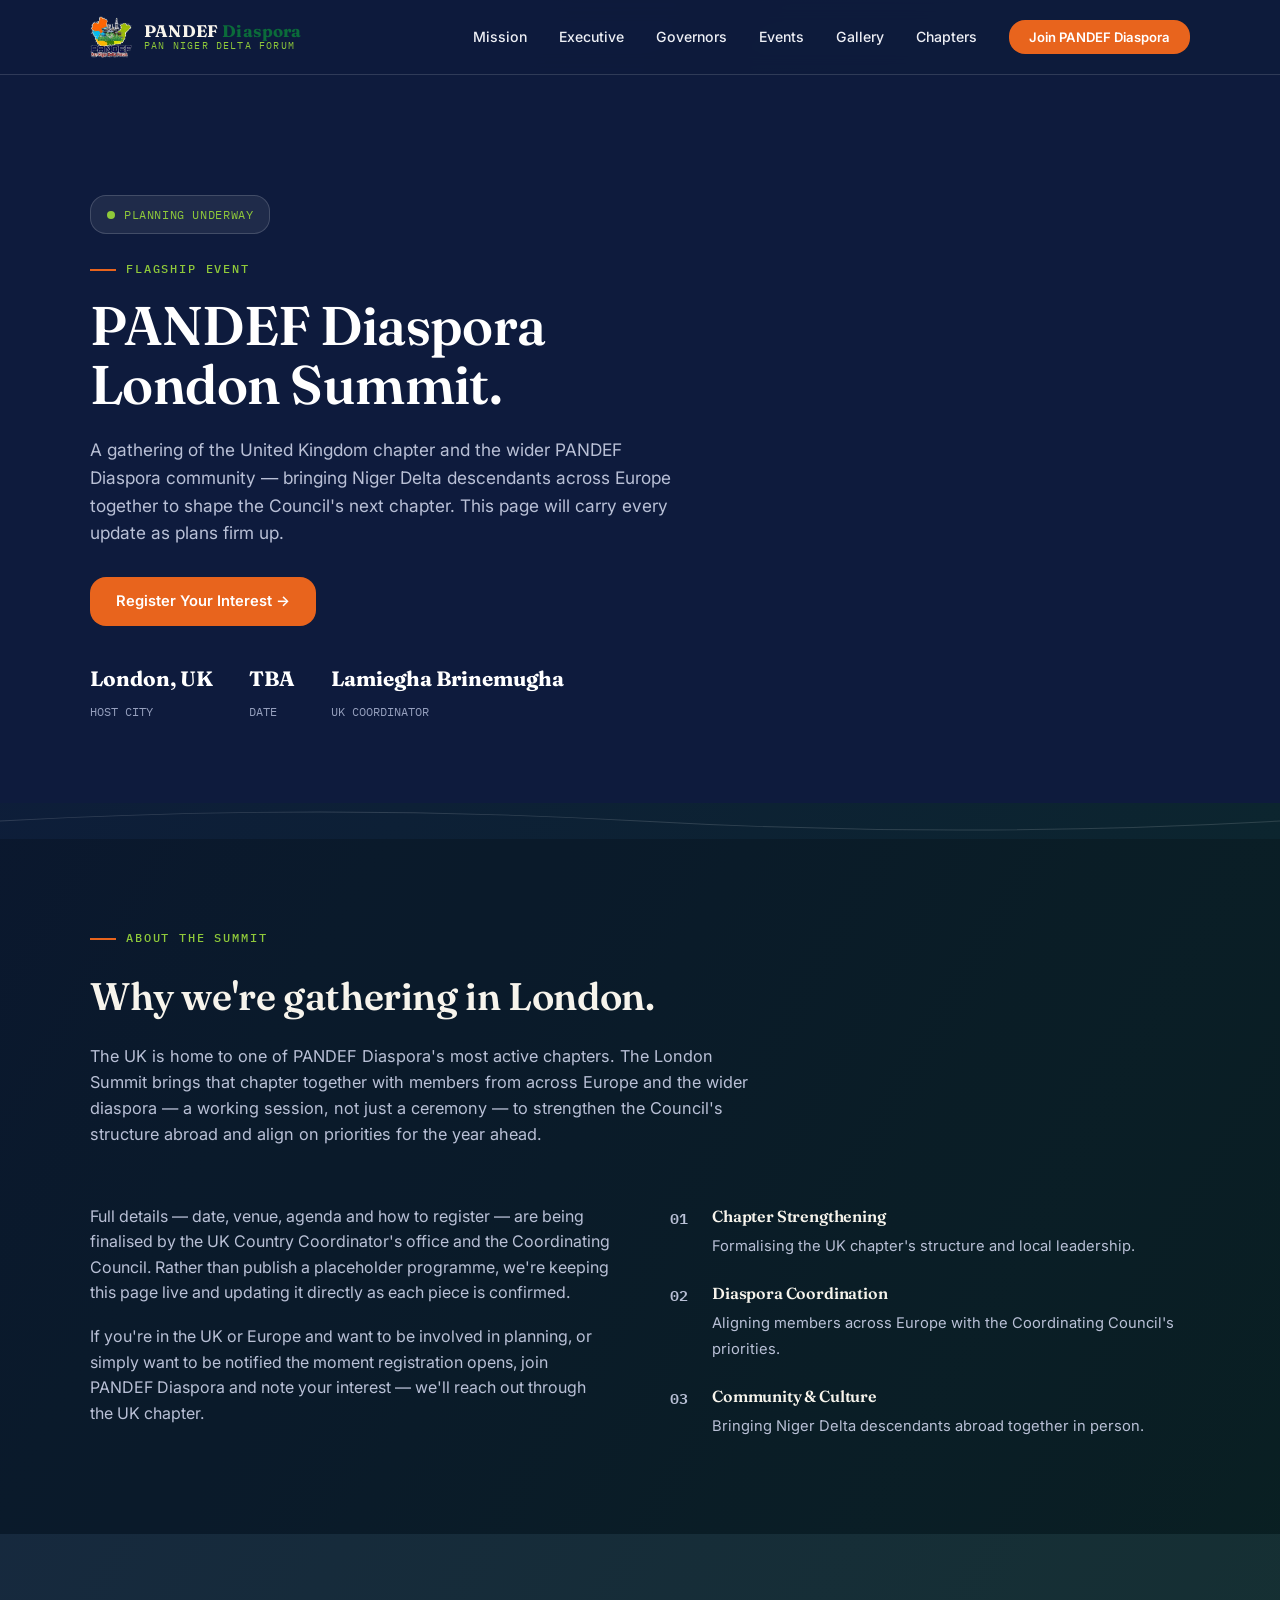
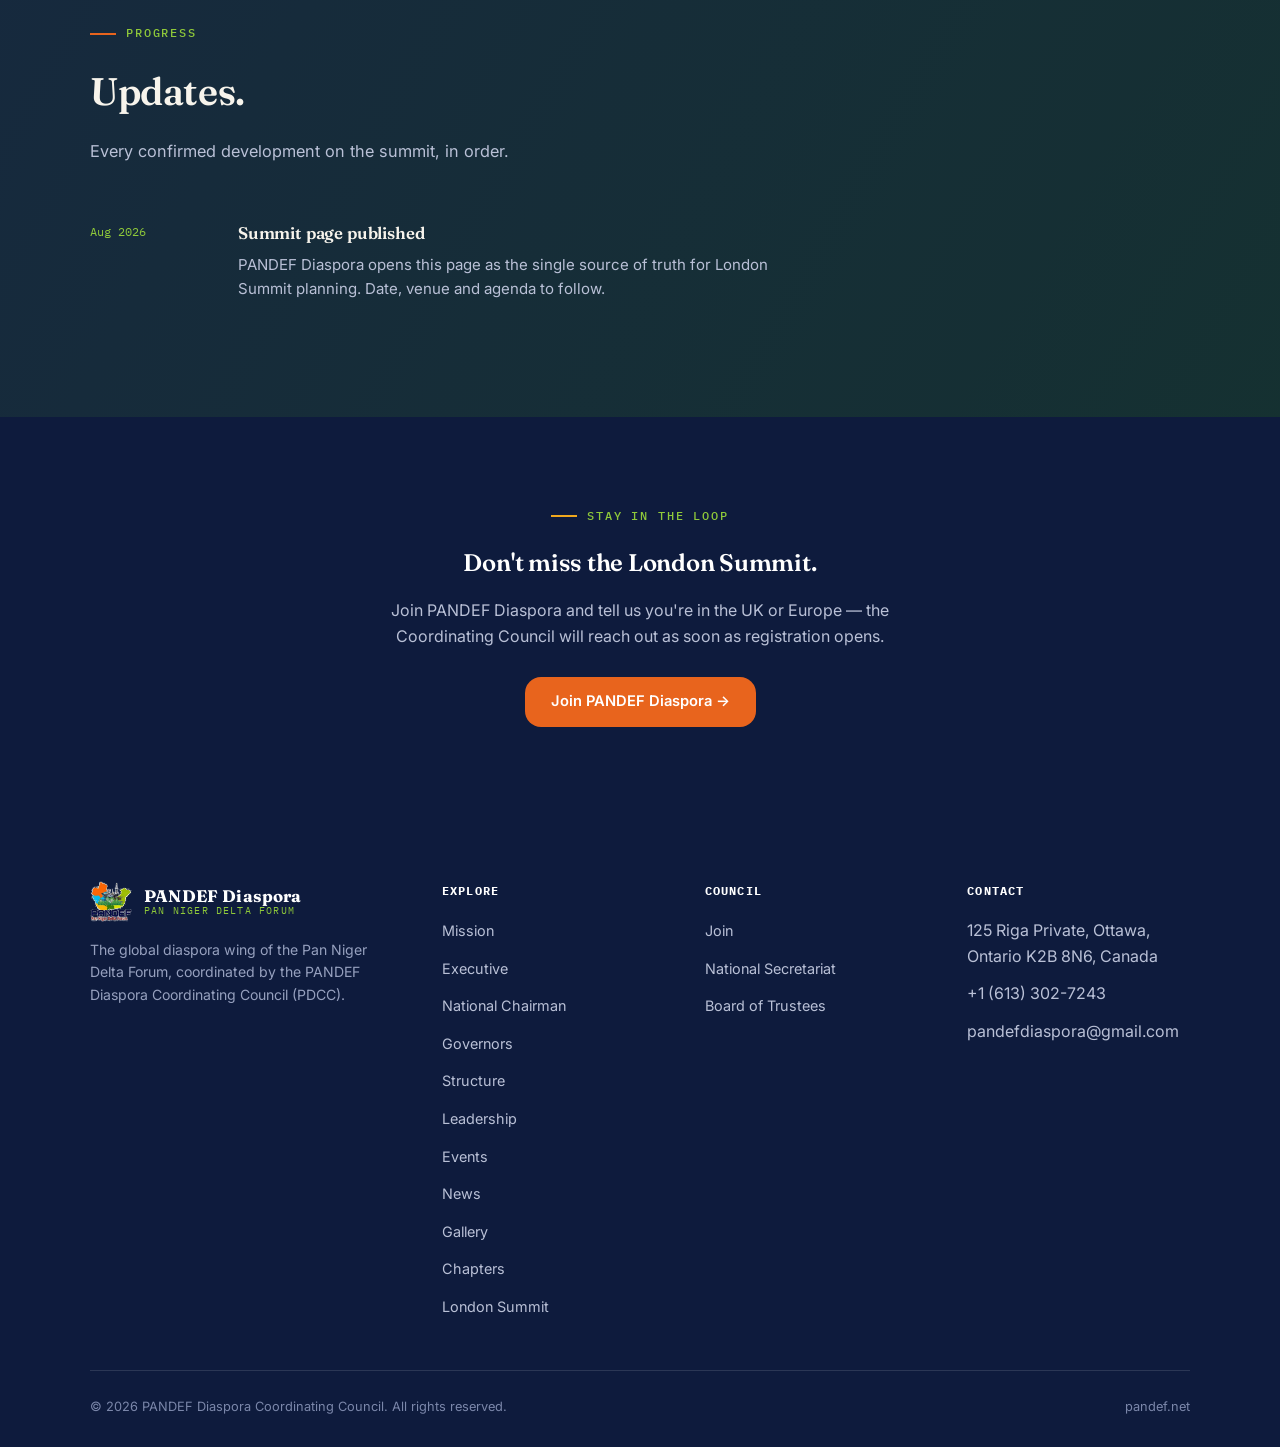
==== commit 9ee3c440: "Point site at the registered pandef.net domain Add CNAME file for GitHub Pages custom domain support" ====
--- a/london-summit.html
+++ b/london-summit.html
@@ -146,7 +146,7 @@
 </div>
 <div class="footer-bottom">
 <span>© 2026 PANDEF Diaspora Coordinating Council. All rights reserved.</span>
-<span>www.pandefdiaspora.org</span>
+<span>pandef.net</span>
 </div>
 </div>
 </footer>
